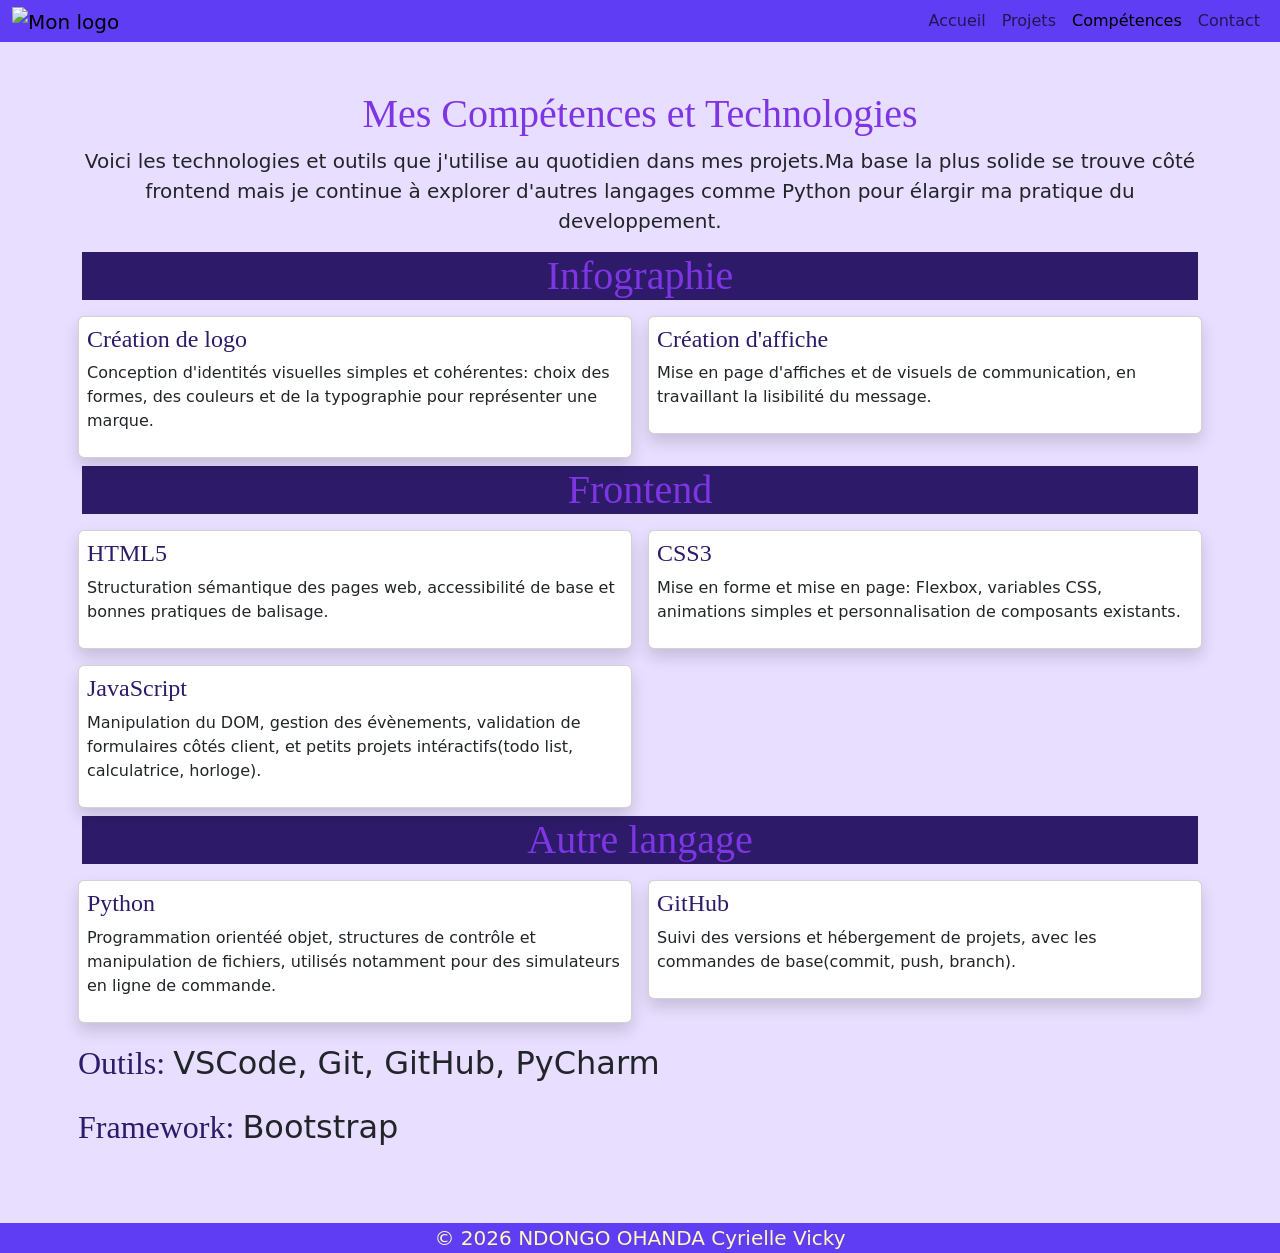
==== portfolio-competences.html @ 9b326c1d "This is my portfolio" ====
<!DOCTYPE html>
<html lang="en">
<head>
    <meta charset="UTF-8">
    <meta name="viewport" content="width=device-width, initial-scale=1.0">
    <title>Competences</title>
    <link href="https://cdn.jsdelivr.net/npm/bootstrap@5.3.8/dist/css/bootstrap.min.css" rel="stylesheet" integrity="sha384-sRIl4kxILFvY47J16cr9ZwB07vP4J8+LH7qKQnuqkuIAvNWLzeN8tE5YBujZqJLB" crossorigin="anonymous">
    <link rel="stylesheet" href="portfolio-accueil.css">
</head>
<body>
    <header class="sticky-top">
        <nav class="navbar navbar-expand-lg p-0" id="headFoot">
            <div class="container-fluid">
                <a class="navbar-brand" href="#">
                    <img src="../Images/Mon logo.png" alt="Mon logo" height="80">
                </a>
                <button class="navbar-toggler" type="button" data-bs-toggle="collapse" data-bs-target="#navbarTogglerDemo02" aria-controls="navbarTogglerDemo02" aria-expanded="false" aria-label="Toggle navigation">
                    <span class="navbar-toggler-icon"></span>
                </button>
                <div class="collapse navbar-collapse justify-content-end" id="navbarTogglerDemo02">
                    <ul class="navbar-nav">
                        <li class="nav-item">
                            <a class="nav-link" href="portfolio.html">Accueil</a>
                        </li>
                        <li class="nav-item">
                            <a class="nav-link" href="portfolio-projet.html">Projets</a>
                        </li>
                        <li class="nav-item">
                            <a class="nav-link active" aria-current="page" href="portfolio-competences.html">Compétences</a>
                        </li>
                        <li class="nav-item">
                            <a class="nav-link" href="portfolio-contact.html">Contact</a>
                        </li>
                    </ul>
                </div>
            </div>
        </nav>
    </header>
    <main class="p-5" id="mainColor">
        <section class="container text-center">
            <h1 id="nom">Mes Compétences et Technologies</h1>
            <p class="lead">Voici les technologies et outils que j'utilise au quotidien dans mes projets.Ma base la plus solide se trouve côté frontend mais je continue à explorer d'autres langages comme Python pour élargir ma pratique du developpement.</p>
        </section>
        <section class="container">
            <div class="row">
                <div class="text-center">
                    <h2 id="titre">Infographie</h2>
                </div>
                <div class="col-md-4 col-lg-6 p-2">
                    <div class="card shadow p-2">
                        <h4 class="skill">Création de logo</h4>
                        <p>Conception d'identités visuelles simples et cohérentes: choix des formes, des couleurs et de la typographie pour représenter une marque.</p>
                    </div>
                </div>
                <div class="col-md-4 col-lg-6 p-2">
                    <div class="card shadow p-2">
                        <h4 class="skill">Création d'affiche</h4>
                        <p>Mise en page d'affiches et de visuels de communication, en travaillant la lisibilité du message.</p>
                    </div>
                </div>
            </div>
            <div class="row">
                <div class="text-center">
                    <h2 id="titre">Frontend</h2>
                </div>
                <div class="col-md-4 col-lg-6 p-2">
                    <div class="card shadow p-2">
                        <h4 class="skill">HTML5</h4>
                        <p>Structuration sémantique des pages web, accessibilité de base et bonnes pratiques de balisage.</p>
                    </div>
                </div>
                <div class="col-md-4 col-lg-6 p-2">
                    <div class="card shadow p-2">
                        <h4 class="skill">CSS3</h4>
                        <p>Mise en forme et mise en page: Flexbox, variables CSS, animations simples et personnalisation de composants existants.</p>
                    </div>
                </div>
                <div class="col-md-4 col-lg-6 p-2">
                    <div class="card shadow p-2">
                        <h4 class="skill">JavaScript</h4>
                        <p>Manipulation du DOM, gestion des évènements, validation de formulaires côtés client, et petits projets intéractifs(todo list, calculatrice, horloge).</p>
                    </div>
                </div>
            </div>
            <div class="row">
                <div class="text-center">
                    <h2 id="titre">Autre langage</h2>
                </div>
                <div class="col-md-4 col-lg-6 p-2">
                    <div class="card shadow p-2">
                        <h4 class="skill">Python</h4>
                        <p>Programmation orientéé objet, structures de contrôle et manipulation de fichiers, utilisés notamment pour des simulateurs en ligne de commande.</p>
                    </div>
                </div>
                <div class="col-md-4 col-lg-6 p-2">
                    <div class="card shadow p-2">
                        <h4 class="skill">GitHub</h4>
                        <p>Suivi des versions et hébergement de projets, avec les commandes de base(commit, push, branch).</p>
                    </div>
                </div>
            </div>
        </section>
        <section class="container p-2">
            <p class="tool"><span class="skill">Outils: </span>VSCode, Git, GitHub, PyCharm</p>
            <p class="tool"><span class="skill">Framework: </span>Bootstrap</p>
        </section>
    </main>
    <footer class="container-fluid text-center lead" id="headFoot">&copy; 2026 NDONGO OHANDA Cyrielle Vicky</footer>
    
    
    <script src="https://cdn.jsdelivr.net/npm/bootstrap@5.3.8/dist/js/bootstrap.bundle.min.js" integrity="sha384-FKyoEForCGlyvwx9Hj09JcYn3nv7wiPVlz7YYwJrWVcXK/BmnVDxM+D2scQbITxI" crossorigin="anonymous"></script>
</body>
</html>
---- portfolio-accueil.css ----
:root{
    --electric_indigo: #5e3df5;
    --soft_lilac: #e8deff;
    --violet_ink: #2d1b69;
    --vanilla_glow: #fff8b9;
    --violet_voltage: #7e35e4;
}
@font-face {
    font-family: "Titan One";
    src: url(../Assets/TitanOne-Regular.ttf);
}
#headFoot{
    background: var(--electric_indigo);
    color: var(--vanilla_glow);
}
#mainColor{
    background: var(--soft_lilac);
}
#dColor{
    background: var(--violet_ink);
    button{
        background: var(--electric_indigo);
    }
}
#img{
    border-radius: 50%;
    width: 300px;
    height: 300px;
}
#nom,#titre{
    font-family: "Titan One";
    font-size: 2.5rem;
    color: var(--violet_voltage);
    /* text-shadow: 3px 3px 6px var(--electric_indigo); */
}
#titre{
    background: var(--violet_ink);
    border: var(--violet_ink);
}
#groupB{
    border-color: var(--violet_ink);
}
.skill{
    color: #2d1b69;
    font-family: 'Titan One';
}
.tool{
    font-size: 2rem;
}
hr{
    color: #e8733a;
}
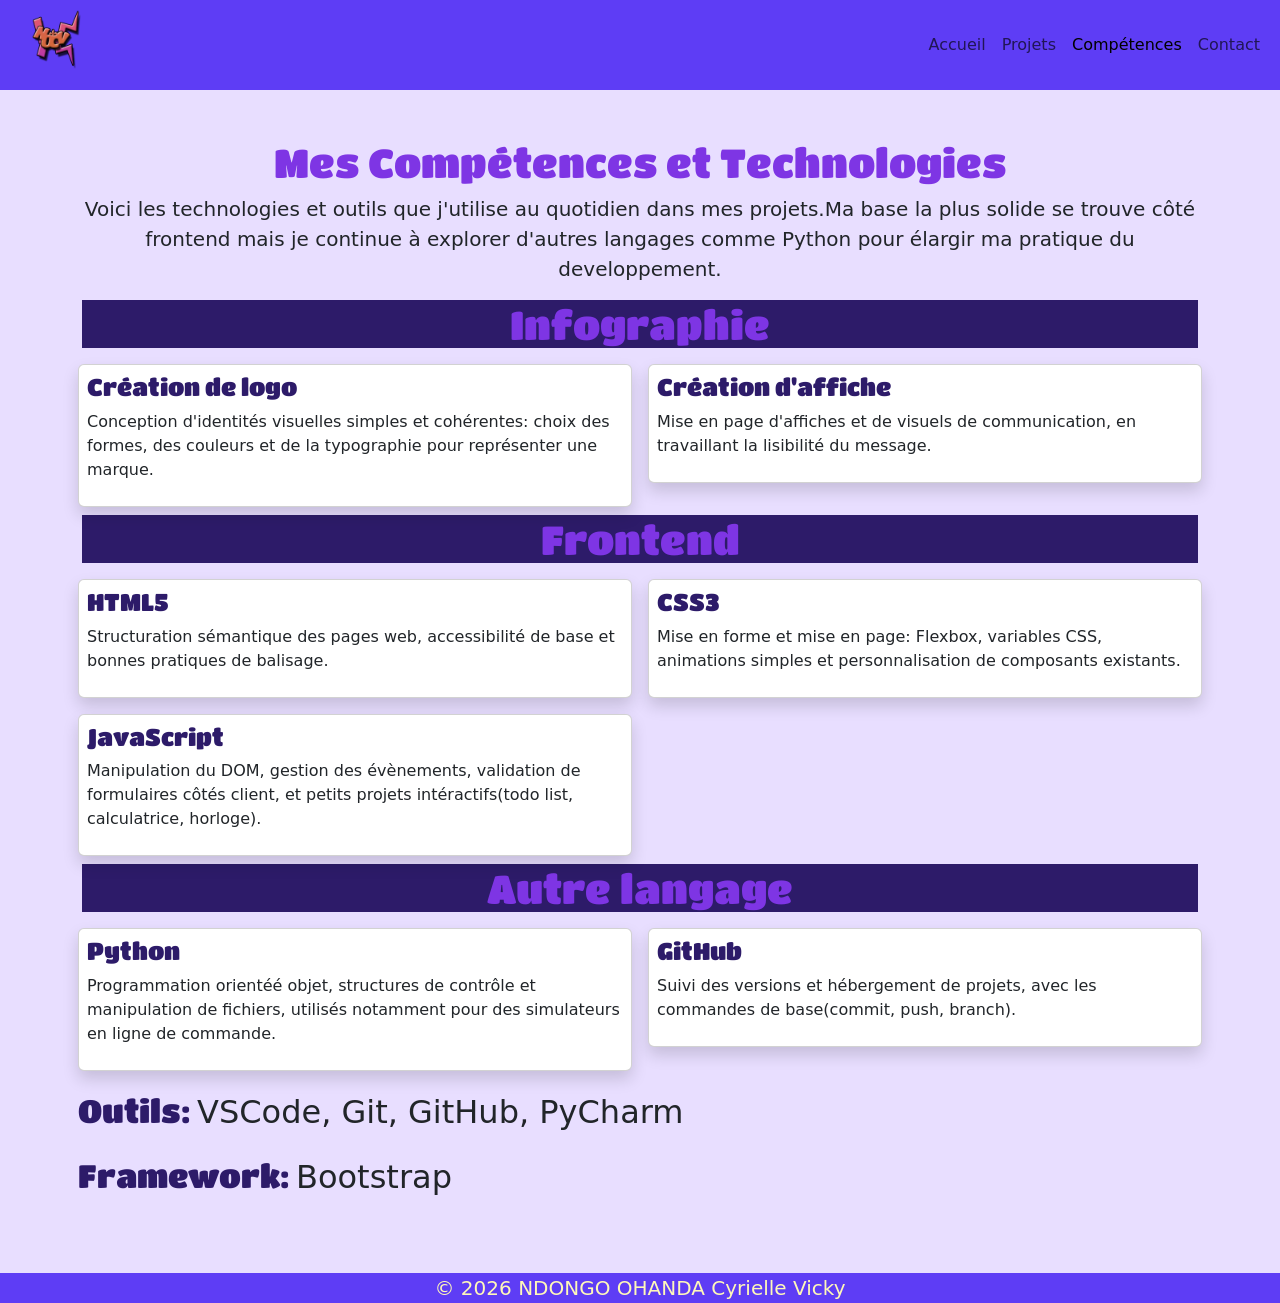
==== commit 3cb6e093: "Ajout des images et de la police et modification du code" ====
--- a/portfolio-competences.html
+++ b/portfolio-competences.html
@@ -12,7 +12,7 @@
         <nav class="navbar navbar-expand-lg p-0" id="headFoot">
             <div class="container-fluid">
                 <a class="navbar-brand" href="#">
-                    <img src="../Images/Mon logo.png" alt="Mon logo" height="80">
+                    <img src="Mon logo.png" alt="Mon logo" height="80">
                 </a>
                 <button class="navbar-toggler" type="button" data-bs-toggle="collapse" data-bs-target="#navbarTogglerDemo02" aria-controls="navbarTogglerDemo02" aria-expanded="false" aria-label="Toggle navigation">
                     <span class="navbar-toggler-icon"></span>
@@ -20,7 +20,7 @@
                 <div class="collapse navbar-collapse justify-content-end" id="navbarTogglerDemo02">
                     <ul class="navbar-nav">
                         <li class="nav-item">
-                            <a class="nav-link" href="portfolio.html">Accueil</a>
+                            <a class="nav-link" href="index.html">Accueil</a>
                         </li>
                         <li class="nav-item">
                             <a class="nav-link" href="portfolio-projet.html">Projets</a>
--- a/portfolio-accueil.css
+++ b/portfolio-accueil.css
@@ -7,7 +7,7 @@
 }
 @font-face {
     font-family: "Titan One";
-    src: url(../Assets/TitanOne-Regular.ttf);
+    src: url(TitanOne-Regular.ttf);
 }
 #headFoot{
     background: var(--electric_indigo);
@@ -46,7 +46,4 @@
 }
 .tool{
     font-size: 2rem;
-}
-hr{
-    color: #e8733a;
 }
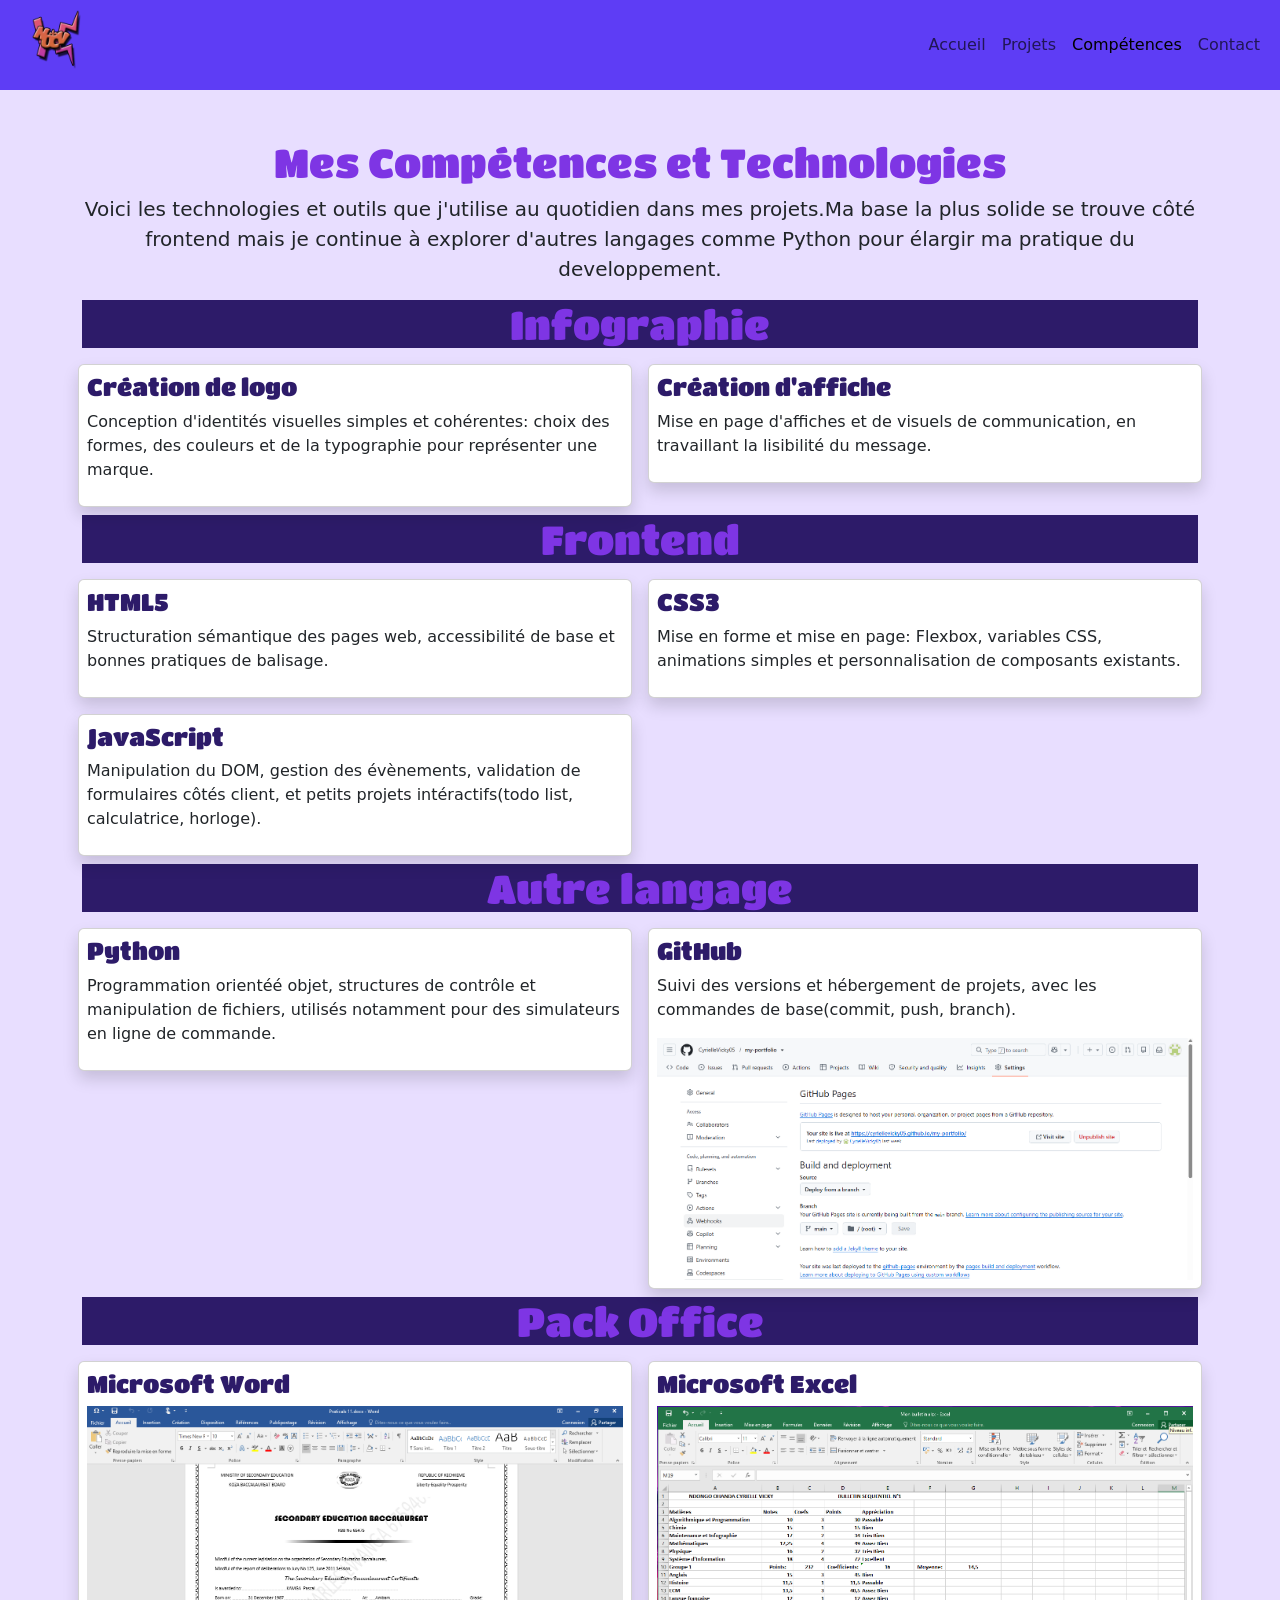
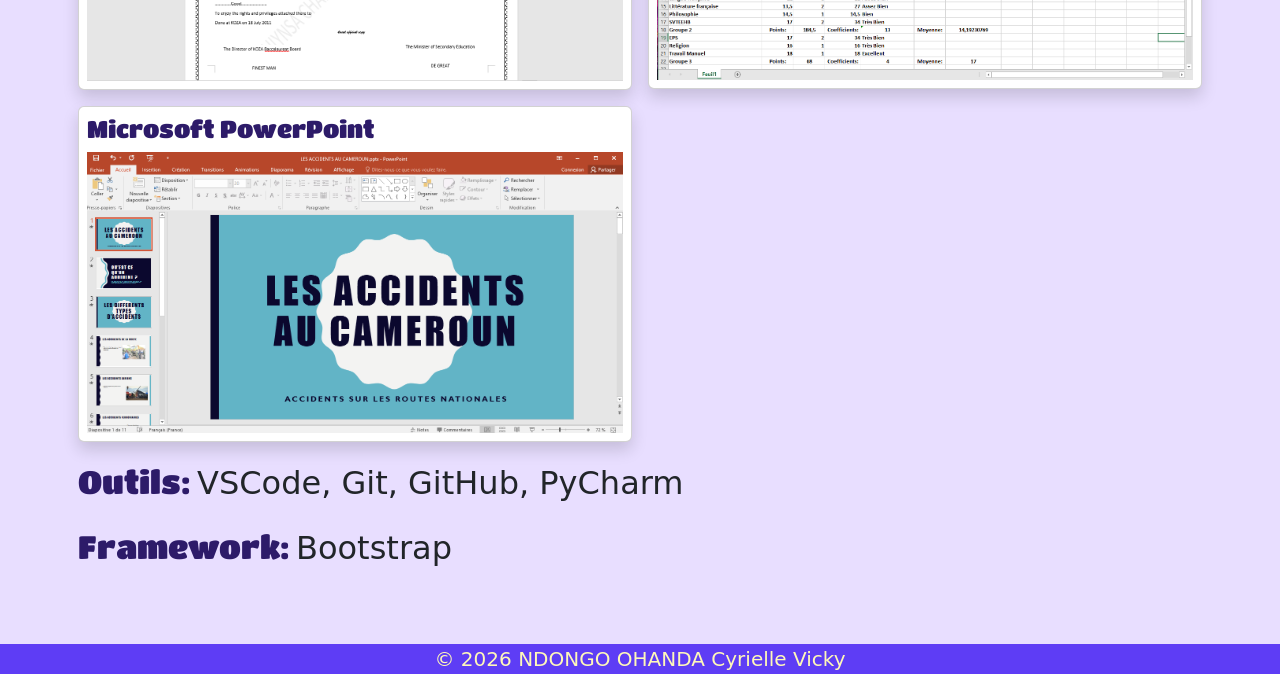
==== commit 2ea77ac5: "Modification de l'accueil et ajout des images aux competences" ====
--- a/portfolio-competences.html
+++ b/portfolio-competences.html
@@ -96,6 +96,30 @@
                     <div class="card shadow p-2">
                         <h4 class="skill">GitHub</h4>
                         <p>Suivi des versions et hébergement de projets, avec les commandes de base(commit, push, branch).</p>
+                        <img src="Github screenshot.png" alt="">
+                    </div>
+                </div>
+            </div>
+            <div class="row">
+                <div class="text-center">
+                    <h2 id="titre">Pack Office</h2>
+                </div>
+                <div class="col-md-4 col-lg-6 p-2">
+                    <div class="card shadow p-2">
+                        <h4 class="skill">Microsoft Word</h4>
+                        <img src="Word screenhot.png" alt="">
+                    </div>
+                </div>
+                <div class="col-md-4 col-lg-6 p-2">
+                    <div class="card shadow p-2">
+                        <h4 class="skill">Microsoft Excel</h4>
+                        <img src="Excel screenshot.png" alt="">
+                    </div>
+                </div>
+                <div class="col-md-4 col-lg-6 p-2">
+                    <div class="card shadow p-2">
+                        <h4 class="skill">Microsoft PowerPoint</h4>
+                        <img src="Power Point screenshot.png" alt="">
                     </div>
                 </div>
             </div>
--- a/portfolio-accueil.css
+++ b/portfolio-accueil.css
@@ -18,14 +18,17 @@
 }
 #dColor{
     background: var(--violet_ink);
-    button{
+    a{
         background: var(--electric_indigo);
     }
 }
+#lColor a{
+    background: var(--electric_indigo);
+}
 #img{
-    border-radius: 50%;
+    border-radius: 100%;
     width: 300px;
-    height: 300px;
+    height: 220px;
 }
 #nom,#titre{
     font-family: "Titan One";
@@ -44,6 +47,9 @@
     color: #2d1b69;
     font-family: 'Titan One';
 }
+.tools{
+    font-size: 1.5rem;
+}
 .tool{
     font-size: 2rem;
 }
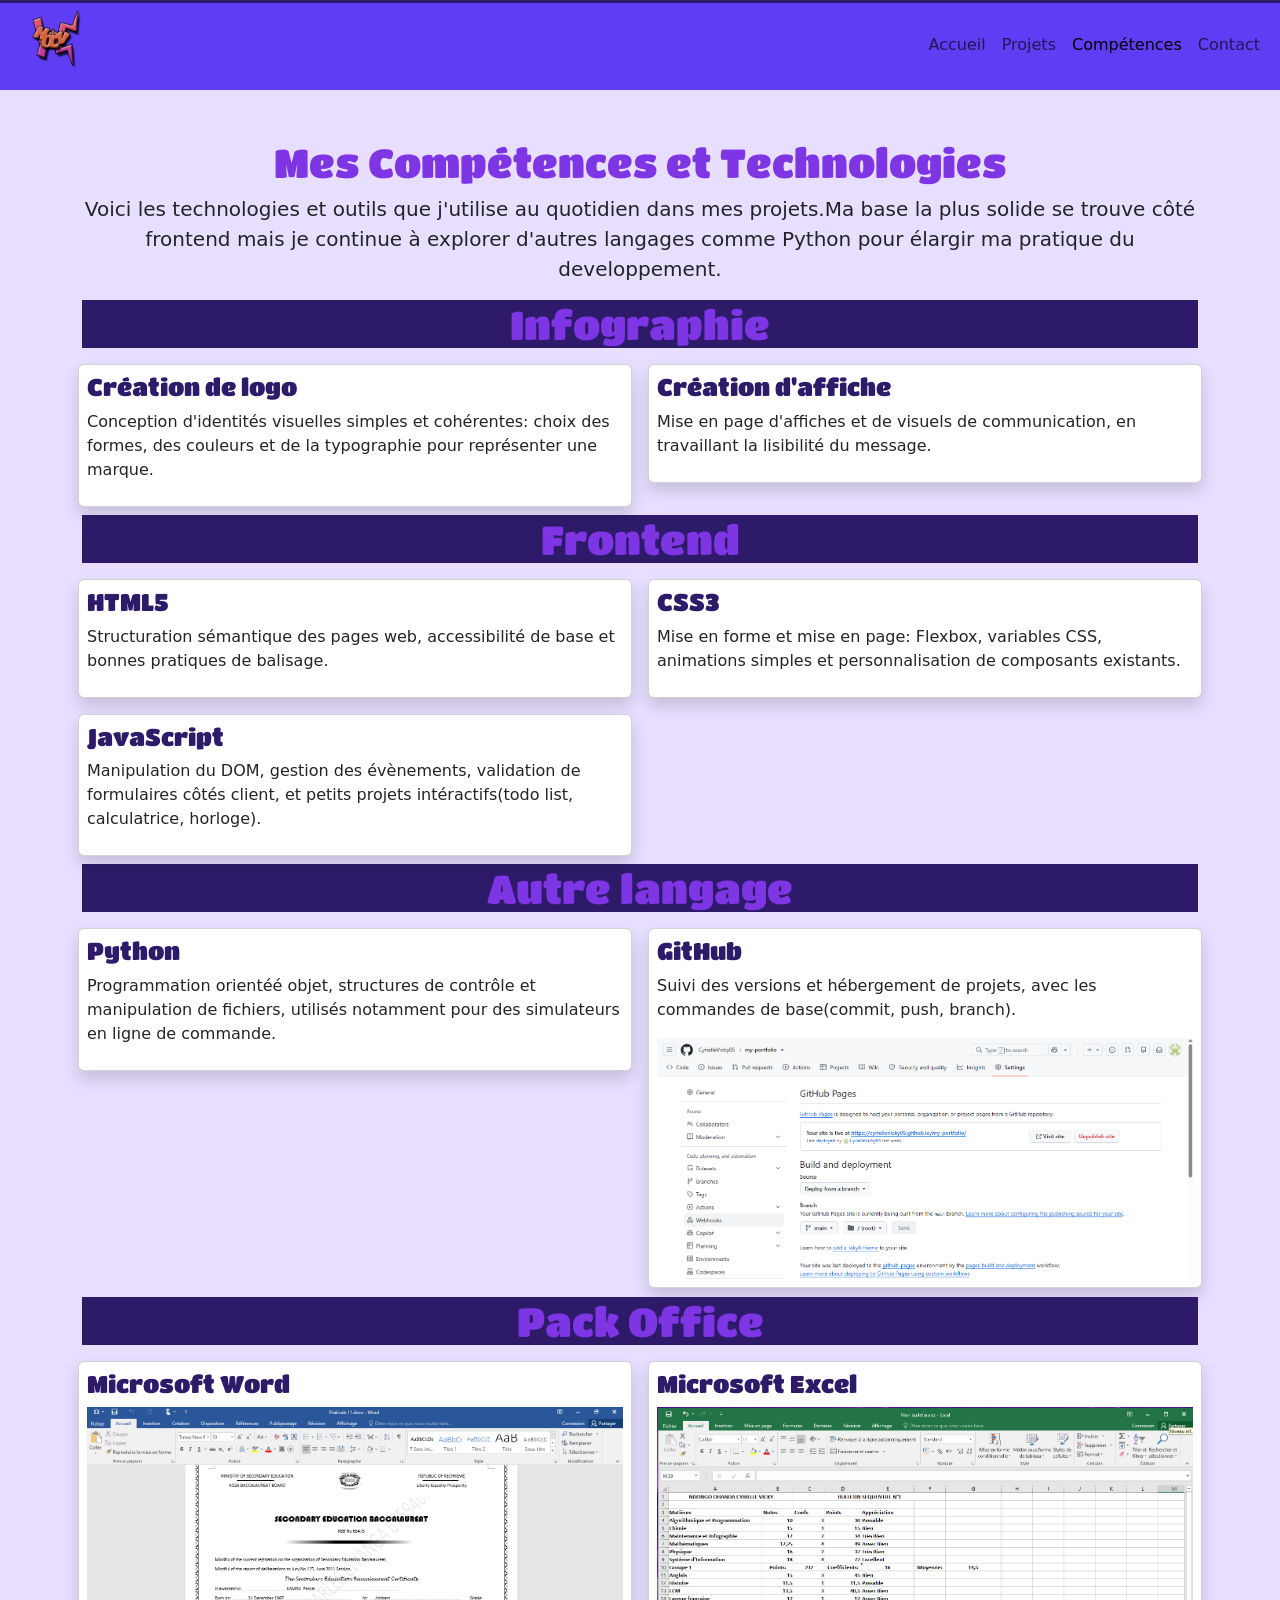
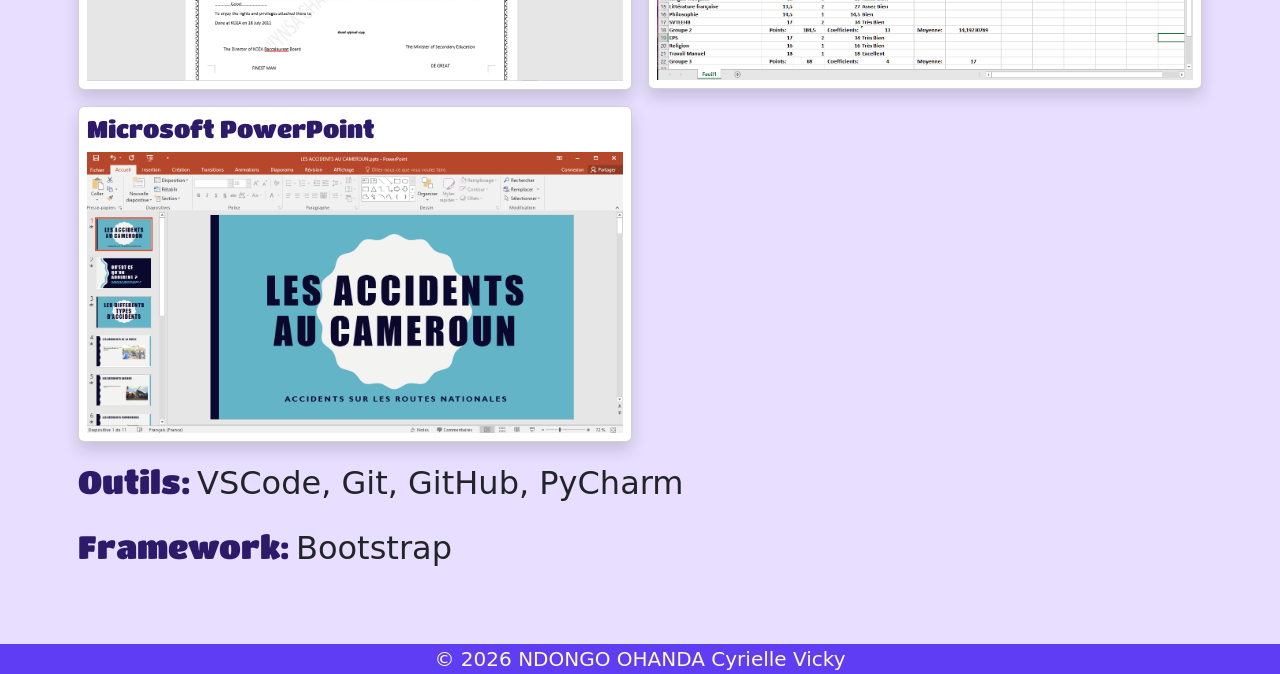
==== commit 8caf5470: "Ajout de l'animation" ====
--- a/portfolio-competences.html
+++ b/portfolio-competences.html
@@ -8,6 +8,7 @@
     <link rel="stylesheet" href="portfolio-accueil.css">
 </head>
 <body>
+    <div id="pro"></div>
     <header class="sticky-top">
         <nav class="navbar navbar-expand-lg p-0" id="headFoot">
             <div class="container-fluid">
--- a/portfolio-accueil.css
+++ b/portfolio-accueil.css
@@ -8,6 +8,52 @@
 @font-face {
     font-family: "Titan One";
     src: url(TitanOne-Regular.ttf);
+}
+@view-transition{
+    navigation: auto;
+}
+::view-transition-group(page-content){
+    animation-duration: 1s;
+    animation-timing-function: ease;
+}
+::view-transition-old(page-content){
+    animation-name: slide-out;
+}
+::view-transition-new(page-content){
+    animation-name: slide-in;
+}
+@keyframes slide-out {
+    to{
+        translate: -100vw;
+    }
+}
+@keyframes slide-in {
+    from{
+        translate: 100vw;
+    }
+}
+#pro{
+    position: fixed;
+    top: 0;
+    left: 0;
+    width: 100%;
+    background: var(--violet_ink);
+    height: 3px;
+    z-index: 9999;
+    transform-origin: 0 50%;
+    animation: growProgress 2s linear;
+    animation-timeline: scroll();
+}
+@keyframes growProgress {
+    from{
+        transform: scaleX(0);
+    }
+    to{
+        transform: scaleX(1);
+    }
+}
+main{
+    view-transition-name: page-content;
 }
 #headFoot{
     background: var(--electric_indigo);
@@ -34,7 +80,27 @@
     font-family: "Titan One";
     font-size: 2.5rem;
     color: var(--violet_voltage);
+    animation: headingMask linear both;
+    animation-timeline: view();
+    animation-range: entry 0% cover 60%;
     /* text-shadow: 3px 3px 6px var(--electric_indigo); */
+}
+@keyframes headingMask {
+    0%{
+        opacity: 0;
+        transform: translateY(90px) scale(.75);
+        letter-spacing: 10px;
+        filter: blur(5px);
+    }
+    65%{
+        transform: translateY(-8px) scale(1.03);
+    }
+    100%{
+        opacity: 1;
+        transform: translateY(0) scale(1);
+        letter-spacing: 0;
+        filter: blur(0);
+    }
 }
 #titre{
     background: var(--violet_ink);
@@ -52,4 +118,50 @@
 }
 .tool{
     font-size: 2rem;
+}
+.card{
+    animation: reveal linear both;
+    animation-timeline: view();
+}
+.card:nth-child(1){
+    animation-range: entry 0% cover 20%;
+}
+.card:nth-child(2){
+    animation-range: entry 10% cover 30%;
+}
+.card:nth-child(3){
+    animation-range: entry 20% cover 40%;
+}
+.card:nth-child(4){
+    animation-range: entry 30% cover 50%;
+}
+.card:nth-child(5){
+    animation-range: entry 40% cover 60%;
+}
+.card:nth-child(6){
+    animation-range: entry 50% cover 70%;
+}
+.card:nth-child(7){
+    animation-range: entry 60% cover 80%;
+}
+.card:nth-child(8){
+    animation-range: entry 70% cover 90%;
+}
+.card:nth-child(9){
+    animation-range: entry 80% cover 100%;
+}
+@keyframes reveal {
+    from{
+        opacity: 0;
+        transform: perspective(1600px) rotateY(35deg) rotateY(25deg) translateY(150px) scale(.55);
+        filter: blur(10px);
+    }
+    60%{
+        transform: perspective(1600px) rotateY(-5deg) scale(1.05);
+    }
+    to{
+        opacity: 1;
+        transform: perspective(1600px) rotateY(0) rotateX(0) translateY(0) scale(1);
+        filter: blur(0);
+    }
 }
